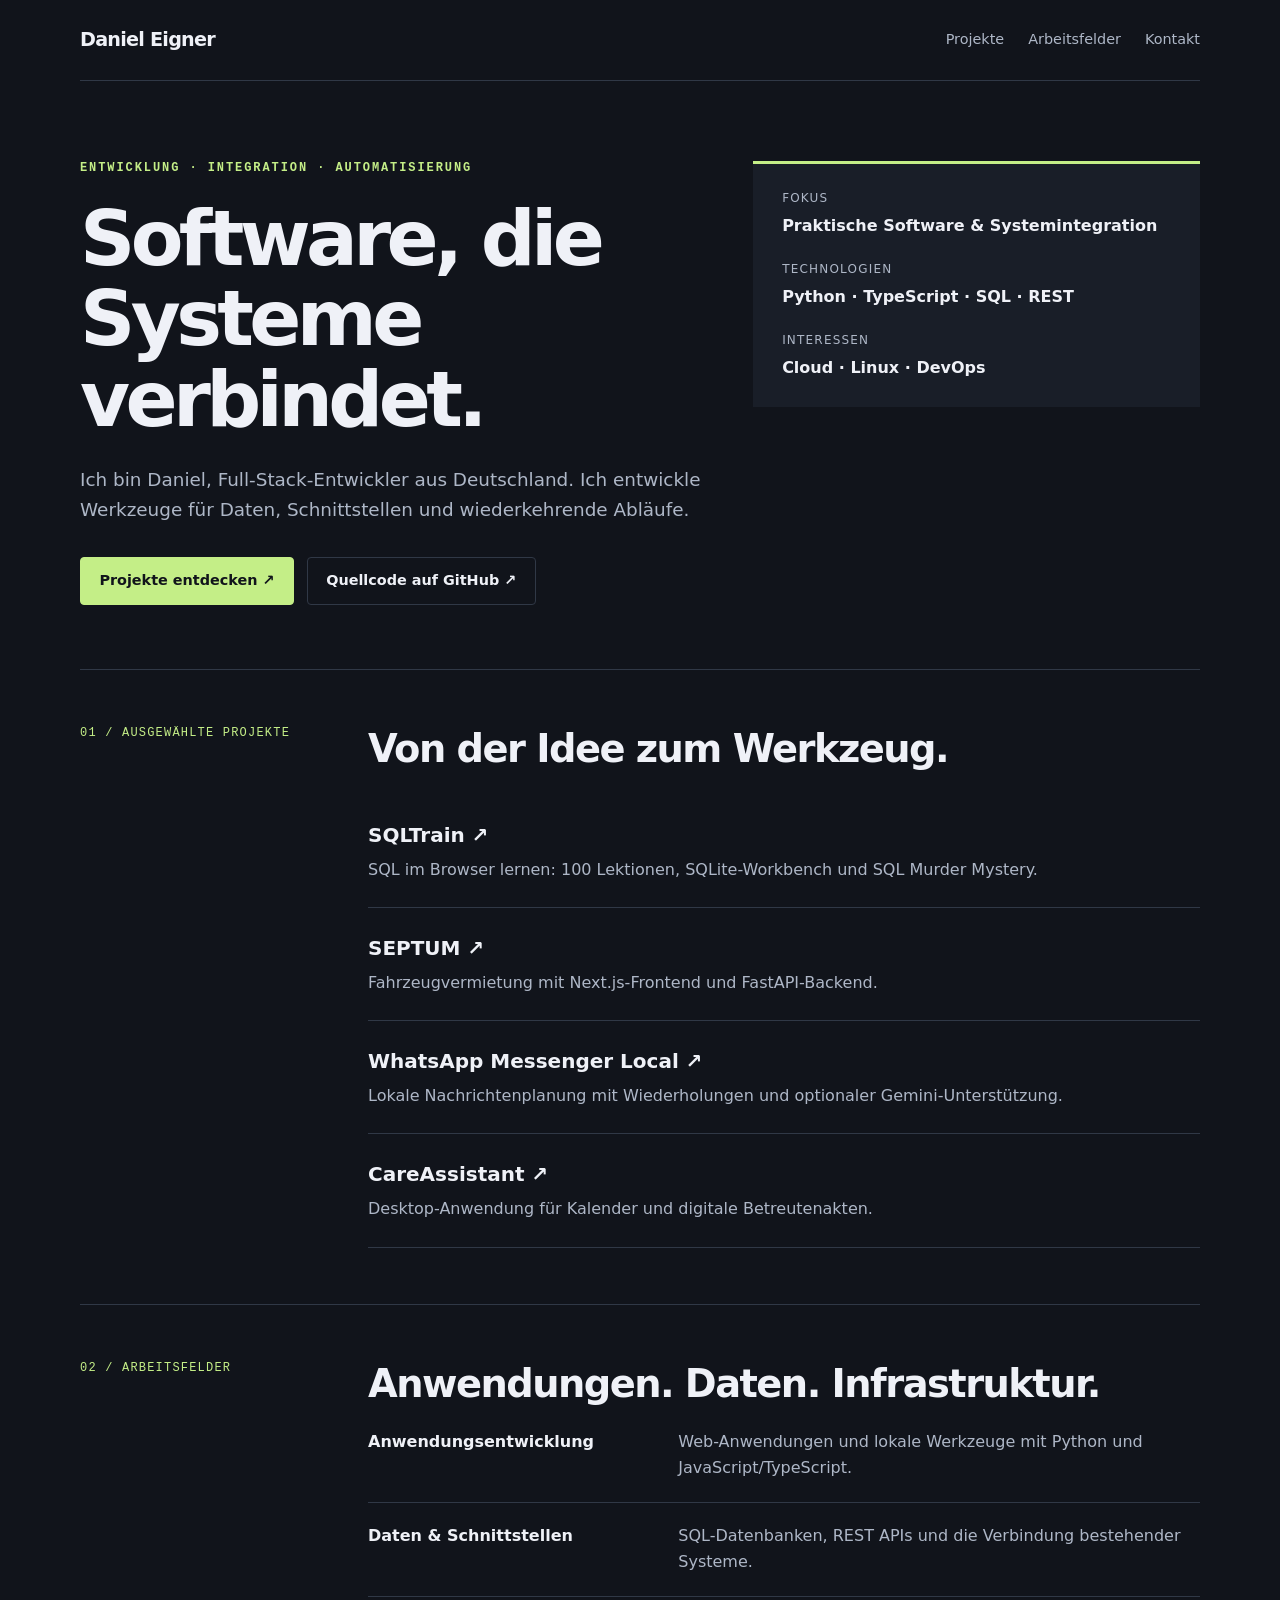
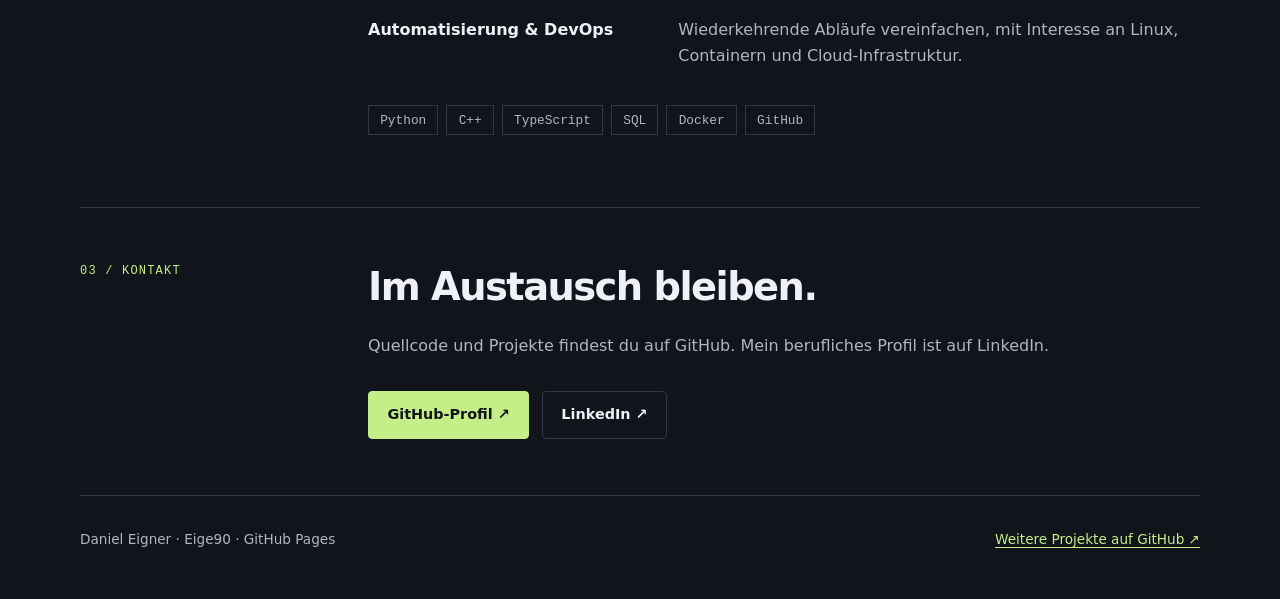
==== docs/index.html @ 8d252352 "Publish project website and local setup guide on GitHub Pages" ====
<!doctype html>
<html lang="de">
<head>
<meta charset="utf-8">
<meta name="viewport" content="width=device-width, initial-scale=1">
<meta name="description" content="Ich bin Daniel, Full-Stack-Entwickler aus Deutschland. Ich entwickle Werkzeuge für Daten, Schnittstellen und wiederkehrende Abläufe.">
<meta name="color-scheme" content="dark">
<meta property="og:title" content="Daniel Eigner">
<meta property="og:description" content="Ich bin Daniel, Full-Stack-Entwickler aus Deutschland. Ich entwickle Werkzeuge für Daten, Schnittstellen und wiederkehrende Abläufe.">
<meta property="og:type" content="website">
<meta property="og:url" content="https://eige90.github.io/Eige90/">
<link rel="canonical" href="https://eige90.github.io/Eige90/">
<link rel="stylesheet" href="site.css">
<title>Daniel Eigner · Projektseite</title>
</head>
<body>
<a class="skip" href="#inhalt">Zum Inhalt springen</a>
<header><a class="brand" href="./">Daniel Eigner</a><nav aria-label="Hauptnavigation"><a href="#projekte">Projekte</a><a href="#arbeitsfelder">Arbeitsfelder</a><a href="#kontakt">Kontakt</a></nav></header>
<main id="inhalt">
<section class="hero" aria-label="Überblick"><div><p class="eyebrow">Entwicklung · Integration · Automatisierung</p><h1>Software, die Systeme verbindet.</h1><p class="intro">Ich bin Daniel, Full-Stack-Entwickler aus Deutschland. Ich entwickle Werkzeuge für Daten, Schnittstellen und wiederkehrende Abläufe.</p><div class="actions"><a class="button primary" href="#projekte">Projekte entdecken ↗</a><a class="button" href="https://github.com/Eige90/Eige90">Quellcode auf GitHub ↗</a></div></div><aside class="facts" aria-label="Projektdaten"><dl><dt>Fokus</dt><dd>Praktische Software & Systemintegration</dd><dt>Technologien</dt><dd>Python · TypeScript · SQL · REST</dd><dt>Interessen</dt><dd>Cloud · Linux · DevOps</dd></dl></aside></section>
<section class="section" id="projekte"><div class="section-label">01 / Ausgewählte Projekte</div><div><h2>Von der Idee zum Werkzeug.</h2><a class="project" href="https://eige90.github.io/SQLtrain/"><strong>SQLTrain ↗</strong><span>SQL im Browser lernen: 100 Lektionen, SQLite-Workbench und SQL Murder Mystery.</span></a><a class="project" href="https://eige90.github.io/Septem/"><strong>SEPTUM ↗</strong><span>Fahrzeugvermietung mit Next.js-Frontend und FastAPI-Backend.</span></a><a class="project" href="https://eige90.github.io/whatsapp-messenger/"><strong>WhatsApp Messenger Local ↗</strong><span>Lokale Nachrichtenplanung mit Wiederholungen und optionaler Gemini-Unterstützung.</span></a><a class="project" href="https://eige90.github.io/CareAssistant/"><strong>CareAssistant ↗</strong><span>Desktop-Anwendung für Kalender und digitale Betreutenakten.</span></a></div></section><section class="section" id="arbeitsfelder"><div class="section-label">02 / Arbeitsfelder</div><div><h2>Anwendungen. Daten. Infrastruktur.</h2><div class="rows"><div class="row"><strong>Anwendungsentwicklung</strong><p>Web-Anwendungen und lokale Werkzeuge mit Python und JavaScript/TypeScript.</p></div><div class="row"><strong>Daten & Schnittstellen</strong><p>SQL-Datenbanken, REST APIs und die Verbindung bestehender Systeme.</p></div><div class="row"><strong>Automatisierung & DevOps</strong><p>Wiederkehrende Abläufe vereinfachen, mit Interesse an Linux, Containern und Cloud-Infrastruktur.</p></div></div><ul class="stack"><li>Python</li><li>C++</li><li>TypeScript</li><li>SQL</li><li>Docker</li><li>GitHub</li></ul></div></section><section class="section" id="kontakt"><div class="section-label">03 / Kontakt</div><div><h2>Im Austausch bleiben.</h2><p>Quellcode und Projekte findest du auf GitHub. Mein berufliches Profil ist auf LinkedIn.</p><div class="actions"><a class="button primary" href="https://github.com/Eige90">GitHub-Profil ↗</a><a class="button" href="https://www.linkedin.com/in/eignerdaniel/">LinkedIn ↗</a></div></div></section>
</main>
<footer><p>Daniel Eigner · Eige90 · GitHub Pages</p><a href="https://github.com/Eige90">Weitere Projekte auf GitHub ↗</a></footer>
</body>
</html>
---- docs/site.css ----
:root{color-scheme:dark;--bg:#11141b;--panel:#191e28;--text:#eff1f7;--muted:#aeb7c7;--line:#303846;--accent:#c4ee87;font-family:Inter,ui-sans-serif,system-ui,-apple-system,BlinkMacSystemFont,"Segoe UI",sans-serif;font-synthesis:none}*{box-sizing:border-box}html{scroll-behavior:smooth;scroll-padding-top:6rem}body{margin:0;background:var(--bg);color:var(--text);line-height:1.65}a{color:var(--accent);text-underline-offset:.25em}a:hover{color:#fff}a:focus-visible{outline:3px solid var(--accent);outline-offset:5px}header,main,footer{width:min(1120px,calc(100% - 3rem));margin:auto}header{display:flex;justify-content:space-between;align-items:center;gap:1rem;padding:1.5rem 0;border-bottom:1px solid var(--line)}.brand{font-weight:750;letter-spacing:-.04em;color:var(--text);text-decoration:none;font-size:1.2rem}nav{display:flex;gap:1.5rem;flex-wrap:wrap}nav a{color:var(--muted);font-size:.9rem;text-decoration:none}.hero{padding:5rem 0 4rem;display:grid;grid-template-columns:minmax(0,1.4fr) minmax(0,1fr);gap:3rem;align-items:start}.eyebrow{text-transform:uppercase;letter-spacing:.16em;color:var(--accent);font:600 .75rem ui-monospace,SFMono-Regular,monospace;margin:0 0 1.5rem}h1{font-size:clamp(2.7rem,6vw,5.3rem);line-height:1.05;letter-spacing:-.06em;margin:0 0 1.5rem;overflow-wrap:anywhere}h2{font-size:clamp(1.7rem,3vw,2.5rem);line-height:1.2;letter-spacing:-.04em;margin:0 0 1.4rem}h3{font-size:1.15rem;margin:.2rem 0 .5rem}.intro{color:var(--muted);font-size:1.15rem;max-width:42rem}.actions{display:flex;flex-wrap:wrap;gap:.8rem;margin-top:2rem}.button{padding:.7rem 1.15rem;border:1px solid var(--line);border-radius:4px;text-decoration:none;font-weight:650;font-size:.9rem;color:var(--text)}.button.primary{background:var(--accent);border-color:var(--accent);color:var(--bg)}.button:hover{border-color:var(--accent)}.facts{padding:1.6rem 1.8rem;background:var(--panel);border-top:3px solid var(--accent)}.facts dl{margin:0}.facts dt{font-size:.75rem;text-transform:uppercase;letter-spacing:.1em;color:var(--muted);margin-top:1.3rem}.facts dt:first-child{margin-top:0}.facts dd{margin:.25rem 0 0;font-weight:600}.note{color:var(--muted);font-size:.9rem;border-left:2px solid var(--accent);padding:.2rem 0 .2rem 1rem;margin-top:1.5rem}.section{padding:3.5rem 0;border-top:1px solid var(--line);display:grid;grid-template-columns:15rem minmax(0,1fr);gap:3rem}.section-label{font:500 .75rem ui-monospace,SFMono-Regular,monospace;color:var(--accent);letter-spacing:.1em;text-transform:uppercase}.section p{color:var(--muted)}.rows{display:grid;gap:0}.row{display:grid;grid-template-columns:minmax(9rem,.8fr) minmax(0,1.5fr);gap:2rem;padding:1.25rem 0;border-top:1px solid var(--line)}.row:first-child{border-top:0;padding-top:0}.row p{margin:0}.row strong{font-weight:650}.project{display:block;color:var(--text);text-decoration:none;padding:1.5rem 0;border-bottom:1px solid var(--line)}.project:first-child{padding-top:0}.project strong{font-size:1.25rem}.project span{display:block;color:var(--muted);margin-top:.3rem}.project:hover strong{color:var(--accent)}pre{max-width:100%;overflow-x:auto;background:#0b0e13;border:1px solid var(--line);border-radius:4px;padding:1.2rem 1.4rem;font-size:.88rem;line-height:1.8;color:#e5eaf4}code{font-family:ui-monospace,SFMono-Regular,Consolas,monospace}p code,li code{color:var(--text);font-size:.9em;overflow-wrap:anywhere}.step{margin:2rem 0}.step:first-child{margin-top:0}.step p{margin:.4rem 0 1rem}.banner{display:block;width:100%;height:auto;border-radius:6px;margin-bottom:2rem}.stack{display:flex;flex-wrap:wrap;gap:.5rem;padding:0;list-style:none}.stack li{font:500 .8rem ui-monospace,SFMono-Regular,monospace;border:1px solid var(--line);padding:.4rem .7rem;color:var(--muted)}footer{border-top:1px solid var(--line);padding:2rem 0 3rem;display:flex;justify-content:space-between;gap:1rem;font-size:.85rem;color:var(--muted)}footer p{margin:0}.skip{position:absolute;left:1rem;top:-5rem;padding:.6rem 1rem;background:var(--bg)}.skip:focus{top:1rem}::selection{background:var(--accent);color:var(--bg)}@media(max-width:760px){header,main,footer{width:calc(100% - 2rem)}header{align-items:flex-start;flex-direction:column}nav{gap:1rem}.hero{grid-template-columns:1fr;padding:3rem 0;gap:2rem}.section{grid-template-columns:1fr;gap:1rem;padding:2.5rem 0}.row{grid-template-columns:1fr;gap:.4rem}footer{flex-direction:column}h1{font-size:clamp(2.4rem,10vw,4rem)}}@media(prefers-reduced-motion:reduce){html{scroll-behavior:auto}}
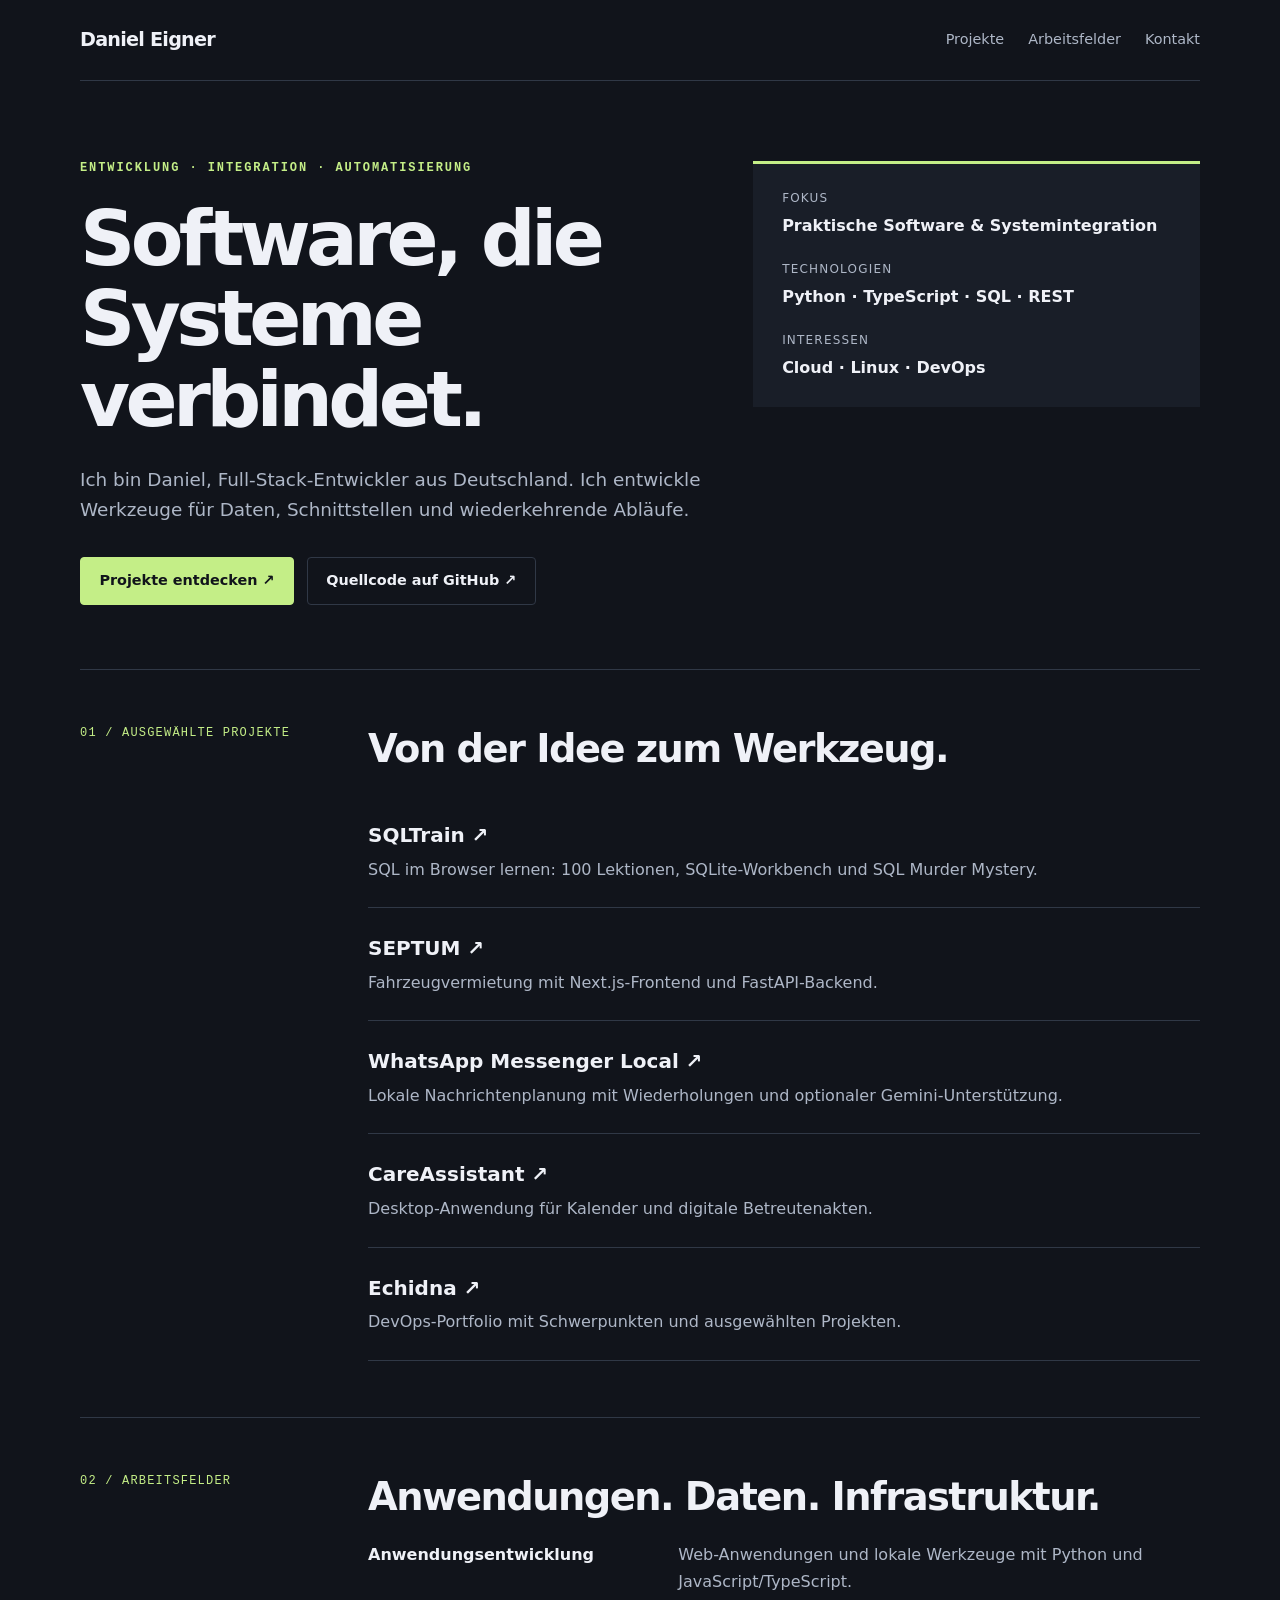
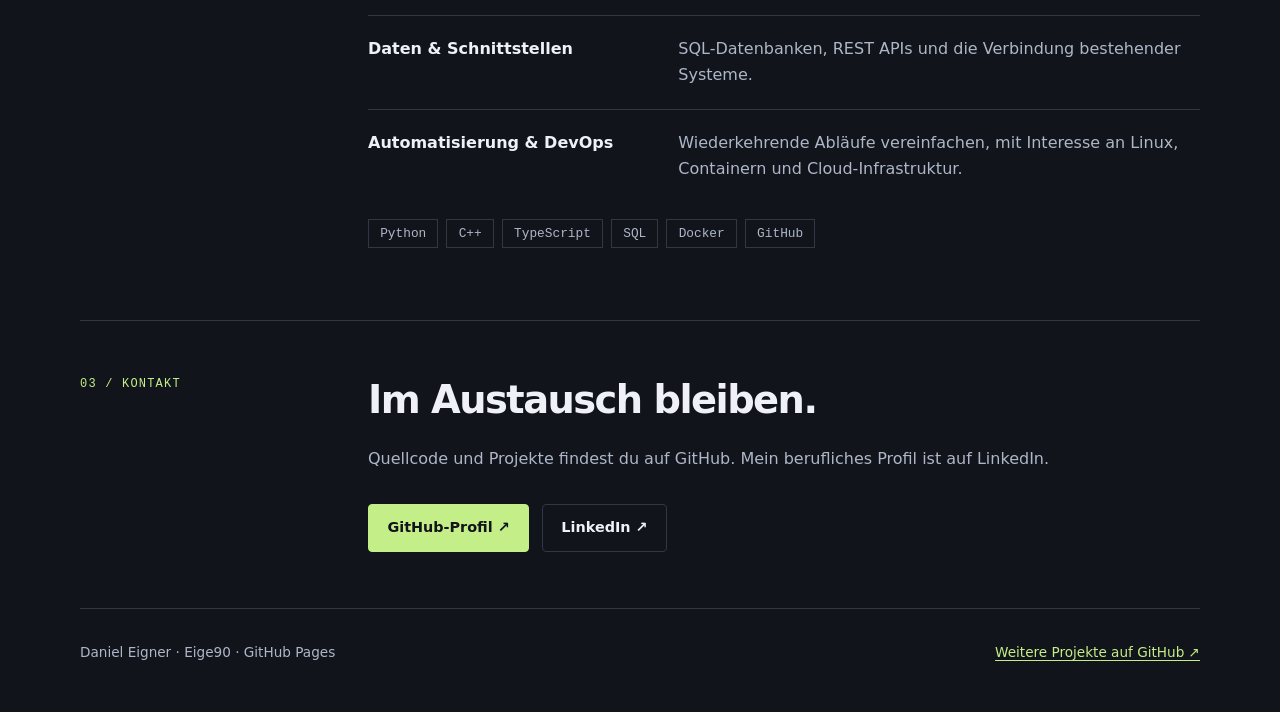
==== commit 301346eb: "Publish Echidna portfolio through the public project website" ====
--- a/docs/index.html
+++ b/docs/index.html
@@ -18,7 +18,7 @@
 <header><a class="brand" href="./">Daniel Eigner</a><nav aria-label="Hauptnavigation"><a href="#projekte">Projekte</a><a href="#arbeitsfelder">Arbeitsfelder</a><a href="#kontakt">Kontakt</a></nav></header>
 <main id="inhalt">
 <section class="hero" aria-label="Überblick"><div><p class="eyebrow">Entwicklung · Integration · Automatisierung</p><h1>Software, die Systeme verbindet.</h1><p class="intro">Ich bin Daniel, Full-Stack-Entwickler aus Deutschland. Ich entwickle Werkzeuge für Daten, Schnittstellen und wiederkehrende Abläufe.</p><div class="actions"><a class="button primary" href="#projekte">Projekte entdecken ↗</a><a class="button" href="https://github.com/Eige90/Eige90">Quellcode auf GitHub ↗</a></div></div><aside class="facts" aria-label="Projektdaten"><dl><dt>Fokus</dt><dd>Praktische Software & Systemintegration</dd><dt>Technologien</dt><dd>Python · TypeScript · SQL · REST</dd><dt>Interessen</dt><dd>Cloud · Linux · DevOps</dd></dl></aside></section>
-<section class="section" id="projekte"><div class="section-label">01 / Ausgewählte Projekte</div><div><h2>Von der Idee zum Werkzeug.</h2><a class="project" href="https://eige90.github.io/SQLtrain/"><strong>SQLTrain ↗</strong><span>SQL im Browser lernen: 100 Lektionen, SQLite-Workbench und SQL Murder Mystery.</span></a><a class="project" href="https://eige90.github.io/Septem/"><strong>SEPTUM ↗</strong><span>Fahrzeugvermietung mit Next.js-Frontend und FastAPI-Backend.</span></a><a class="project" href="https://eige90.github.io/whatsapp-messenger/"><strong>WhatsApp Messenger Local ↗</strong><span>Lokale Nachrichtenplanung mit Wiederholungen und optionaler Gemini-Unterstützung.</span></a><a class="project" href="https://eige90.github.io/CareAssistant/"><strong>CareAssistant ↗</strong><span>Desktop-Anwendung für Kalender und digitale Betreutenakten.</span></a></div></section><section class="section" id="arbeitsfelder"><div class="section-label">02 / Arbeitsfelder</div><div><h2>Anwendungen. Daten. Infrastruktur.</h2><div class="rows"><div class="row"><strong>Anwendungsentwicklung</strong><p>Web-Anwendungen und lokale Werkzeuge mit Python und JavaScript/TypeScript.</p></div><div class="row"><strong>Daten & Schnittstellen</strong><p>SQL-Datenbanken, REST APIs und die Verbindung bestehender Systeme.</p></div><div class="row"><strong>Automatisierung & DevOps</strong><p>Wiederkehrende Abläufe vereinfachen, mit Interesse an Linux, Containern und Cloud-Infrastruktur.</p></div></div><ul class="stack"><li>Python</li><li>C++</li><li>TypeScript</li><li>SQL</li><li>Docker</li><li>GitHub</li></ul></div></section><section class="section" id="kontakt"><div class="section-label">03 / Kontakt</div><div><h2>Im Austausch bleiben.</h2><p>Quellcode und Projekte findest du auf GitHub. Mein berufliches Profil ist auf LinkedIn.</p><div class="actions"><a class="button primary" href="https://github.com/Eige90">GitHub-Profil ↗</a><a class="button" href="https://www.linkedin.com/in/eignerdaniel/">LinkedIn ↗</a></div></div></section>
+<section class="section" id="projekte"><div class="section-label">01 / Ausgewählte Projekte</div><div><h2>Von der Idee zum Werkzeug.</h2><a class="project" href="https://eige90.github.io/SQLtrain/"><strong>SQLTrain ↗</strong><span>SQL im Browser lernen: 100 Lektionen, SQLite-Workbench und SQL Murder Mystery.</span></a><a class="project" href="https://eige90.github.io/Septem/"><strong>SEPTUM ↗</strong><span>Fahrzeugvermietung mit Next.js-Frontend und FastAPI-Backend.</span></a><a class="project" href="https://eige90.github.io/whatsapp-messenger/"><strong>WhatsApp Messenger Local ↗</strong><span>Lokale Nachrichtenplanung mit Wiederholungen und optionaler Gemini-Unterstützung.</span></a><a class="project" href="https://eige90.github.io/CareAssistant/"><strong>CareAssistant ↗</strong><span>Desktop-Anwendung für Kalender und digitale Betreutenakten.</span></a><a class="project" href="echidna/"><strong>Echidna ↗</strong><span>DevOps-Portfolio mit Schwerpunkten und ausgewählten Projekten.</span></a></div></section><section class="section" id="arbeitsfelder"><div class="section-label">02 / Arbeitsfelder</div><div><h2>Anwendungen. Daten. Infrastruktur.</h2><div class="rows"><div class="row"><strong>Anwendungsentwicklung</strong><p>Web-Anwendungen und lokale Werkzeuge mit Python und JavaScript/TypeScript.</p></div><div class="row"><strong>Daten & Schnittstellen</strong><p>SQL-Datenbanken, REST APIs und die Verbindung bestehender Systeme.</p></div><div class="row"><strong>Automatisierung & DevOps</strong><p>Wiederkehrende Abläufe vereinfachen, mit Interesse an Linux, Containern und Cloud-Infrastruktur.</p></div></div><ul class="stack"><li>Python</li><li>C++</li><li>TypeScript</li><li>SQL</li><li>Docker</li><li>GitHub</li></ul></div></section><section class="section" id="kontakt"><div class="section-label">03 / Kontakt</div><div><h2>Im Austausch bleiben.</h2><p>Quellcode und Projekte findest du auf GitHub. Mein berufliches Profil ist auf LinkedIn.</p><div class="actions"><a class="button primary" href="https://github.com/Eige90">GitHub-Profil ↗</a><a class="button" href="https://www.linkedin.com/in/eignerdaniel/">LinkedIn ↗</a></div></div></section>
 </main>
 <footer><p>Daniel Eigner · Eige90 · GitHub Pages</p><a href="https://github.com/Eige90">Weitere Projekte auf GitHub ↗</a></footer>
 </body>
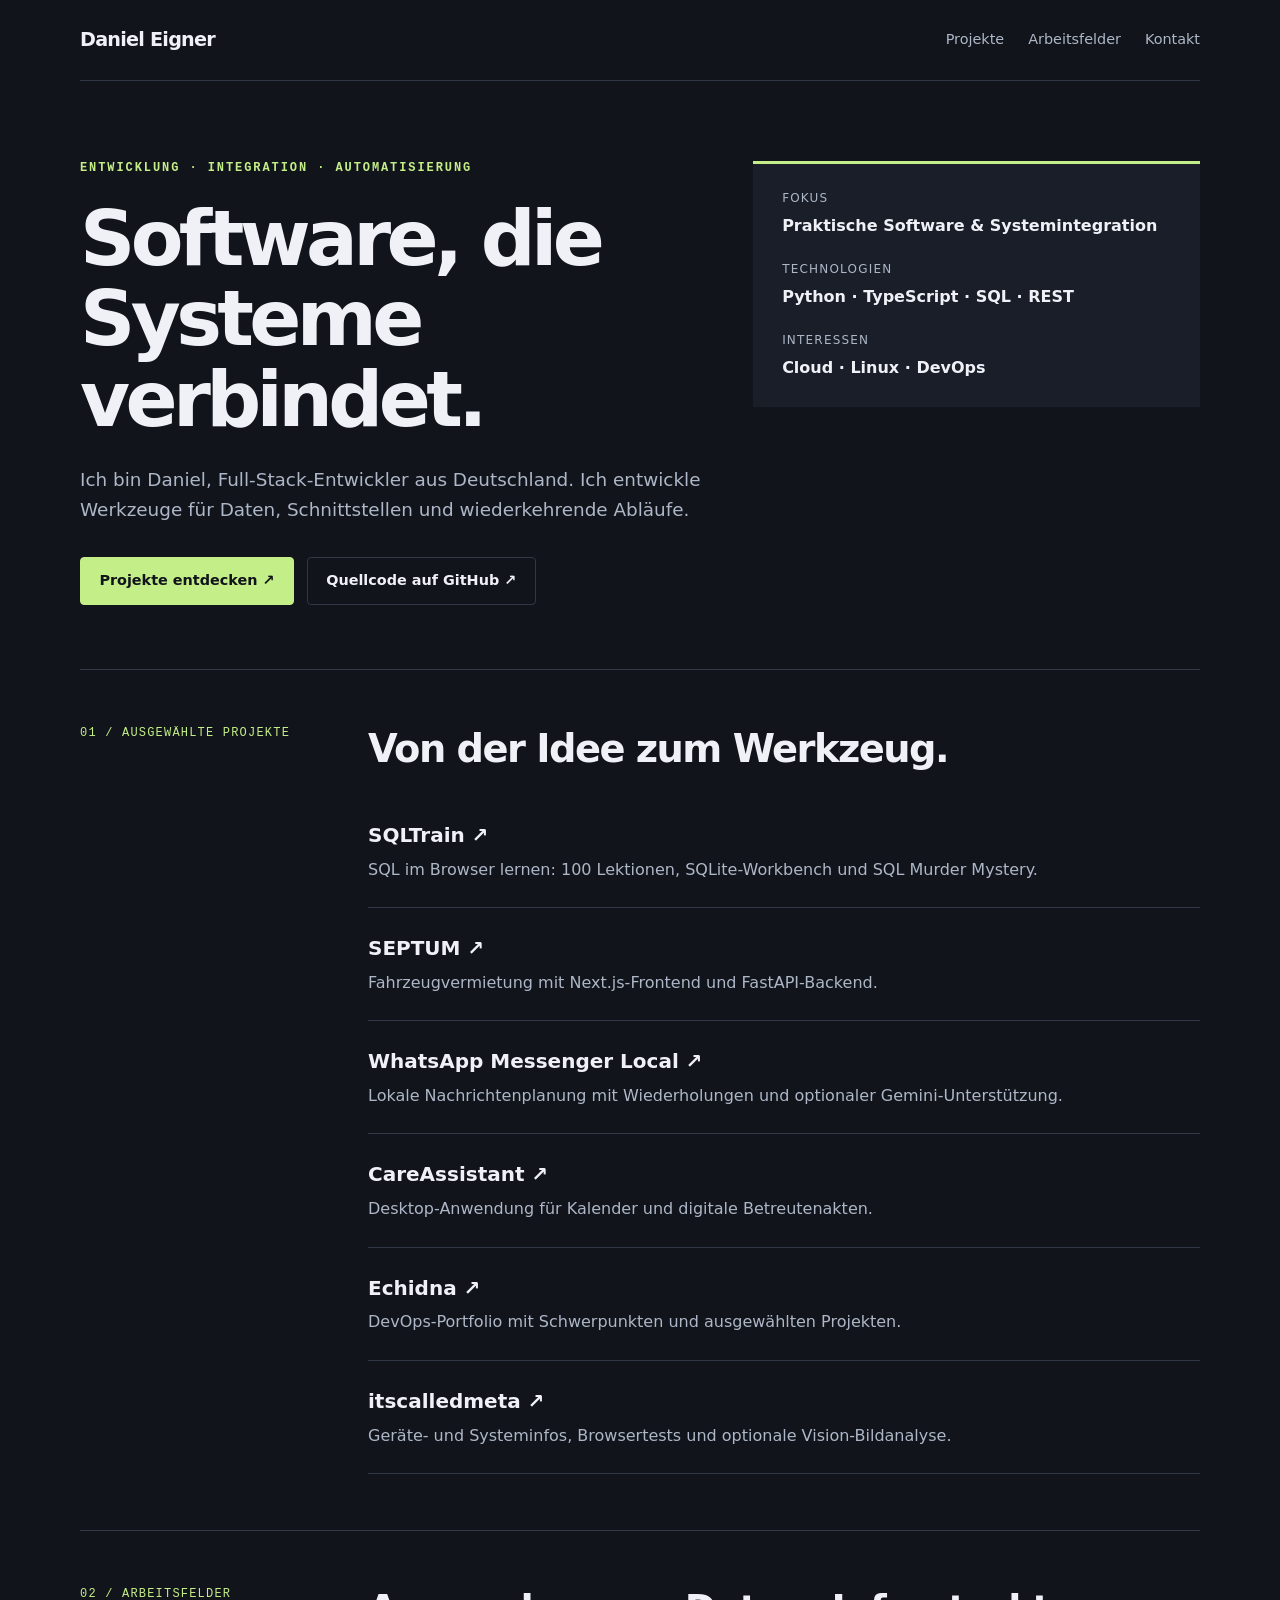
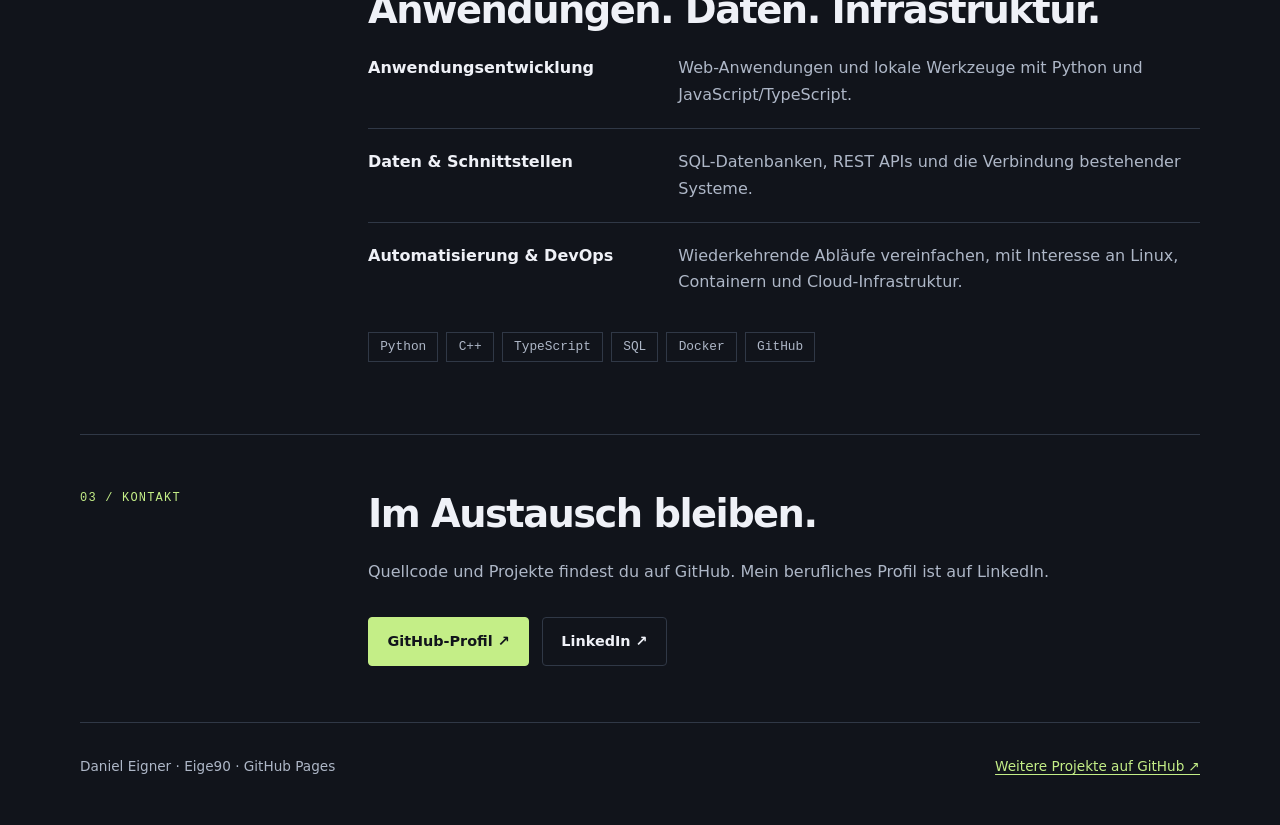
==== commit 13ee2400: "Publish the existing Metadata Webapp frontend on GitHub Pages" ====
--- a/docs/index.html
+++ b/docs/index.html
@@ -18,7 +18,7 @@
 <header><a class="brand" href="./">Daniel Eigner</a><nav aria-label="Hauptnavigation"><a href="#projekte">Projekte</a><a href="#arbeitsfelder">Arbeitsfelder</a><a href="#kontakt">Kontakt</a></nav></header>
 <main id="inhalt">
 <section class="hero" aria-label="Überblick"><div><p class="eyebrow">Entwicklung · Integration · Automatisierung</p><h1>Software, die Systeme verbindet.</h1><p class="intro">Ich bin Daniel, Full-Stack-Entwickler aus Deutschland. Ich entwickle Werkzeuge für Daten, Schnittstellen und wiederkehrende Abläufe.</p><div class="actions"><a class="button primary" href="#projekte">Projekte entdecken ↗</a><a class="button" href="https://github.com/Eige90/Eige90">Quellcode auf GitHub ↗</a></div></div><aside class="facts" aria-label="Projektdaten"><dl><dt>Fokus</dt><dd>Praktische Software & Systemintegration</dd><dt>Technologien</dt><dd>Python · TypeScript · SQL · REST</dd><dt>Interessen</dt><dd>Cloud · Linux · DevOps</dd></dl></aside></section>
-<section class="section" id="projekte"><div class="section-label">01 / Ausgewählte Projekte</div><div><h2>Von der Idee zum Werkzeug.</h2><a class="project" href="https://eige90.github.io/SQLtrain/"><strong>SQLTrain ↗</strong><span>SQL im Browser lernen: 100 Lektionen, SQLite-Workbench und SQL Murder Mystery.</span></a><a class="project" href="https://eige90.github.io/Septem/"><strong>SEPTUM ↗</strong><span>Fahrzeugvermietung mit Next.js-Frontend und FastAPI-Backend.</span></a><a class="project" href="https://eige90.github.io/whatsapp-messenger/"><strong>WhatsApp Messenger Local ↗</strong><span>Lokale Nachrichtenplanung mit Wiederholungen und optionaler Gemini-Unterstützung.</span></a><a class="project" href="https://eige90.github.io/CareAssistant/"><strong>CareAssistant ↗</strong><span>Desktop-Anwendung für Kalender und digitale Betreutenakten.</span></a><a class="project" href="echidna/"><strong>Echidna ↗</strong><span>DevOps-Portfolio mit Schwerpunkten und ausgewählten Projekten.</span></a></div></section><section class="section" id="arbeitsfelder"><div class="section-label">02 / Arbeitsfelder</div><div><h2>Anwendungen. Daten. Infrastruktur.</h2><div class="rows"><div class="row"><strong>Anwendungsentwicklung</strong><p>Web-Anwendungen und lokale Werkzeuge mit Python und JavaScript/TypeScript.</p></div><div class="row"><strong>Daten & Schnittstellen</strong><p>SQL-Datenbanken, REST APIs und die Verbindung bestehender Systeme.</p></div><div class="row"><strong>Automatisierung & DevOps</strong><p>Wiederkehrende Abläufe vereinfachen, mit Interesse an Linux, Containern und Cloud-Infrastruktur.</p></div></div><ul class="stack"><li>Python</li><li>C++</li><li>TypeScript</li><li>SQL</li><li>Docker</li><li>GitHub</li></ul></div></section><section class="section" id="kontakt"><div class="section-label">03 / Kontakt</div><div><h2>Im Austausch bleiben.</h2><p>Quellcode und Projekte findest du auf GitHub. Mein berufliches Profil ist auf LinkedIn.</p><div class="actions"><a class="button primary" href="https://github.com/Eige90">GitHub-Profil ↗</a><a class="button" href="https://www.linkedin.com/in/eignerdaniel/">LinkedIn ↗</a></div></div></section>
+<section class="section" id="projekte"><div class="section-label">01 / Ausgewählte Projekte</div><div><h2>Von der Idee zum Werkzeug.</h2><a class="project" href="https://eige90.github.io/SQLtrain/"><strong>SQLTrain ↗</strong><span>SQL im Browser lernen: 100 Lektionen, SQLite-Workbench und SQL Murder Mystery.</span></a><a class="project" href="https://eige90.github.io/Septem/"><strong>SEPTUM ↗</strong><span>Fahrzeugvermietung mit Next.js-Frontend und FastAPI-Backend.</span></a><a class="project" href="https://eige90.github.io/whatsapp-messenger/"><strong>WhatsApp Messenger Local ↗</strong><span>Lokale Nachrichtenplanung mit Wiederholungen und optionaler Gemini-Unterstützung.</span></a><a class="project" href="https://eige90.github.io/CareAssistant/"><strong>CareAssistant ↗</strong><span>Desktop-Anwendung für Kalender und digitale Betreutenakten.</span></a><a class="project" href="echidna/"><strong>Echidna ↗</strong><span>DevOps-Portfolio mit Schwerpunkten und ausgewählten Projekten.</span></a><a class="project" href="itscalledmeta/"><strong>itscalledmeta ↗</strong><span>Geräte- und Systeminfos, Browsertests und optionale Vision-Bildanalyse.</span></a></div></section><section class="section" id="arbeitsfelder"><div class="section-label">02 / Arbeitsfelder</div><div><h2>Anwendungen. Daten. Infrastruktur.</h2><div class="rows"><div class="row"><strong>Anwendungsentwicklung</strong><p>Web-Anwendungen und lokale Werkzeuge mit Python und JavaScript/TypeScript.</p></div><div class="row"><strong>Daten & Schnittstellen</strong><p>SQL-Datenbanken, REST APIs und die Verbindung bestehender Systeme.</p></div><div class="row"><strong>Automatisierung & DevOps</strong><p>Wiederkehrende Abläufe vereinfachen, mit Interesse an Linux, Containern und Cloud-Infrastruktur.</p></div></div><ul class="stack"><li>Python</li><li>C++</li><li>TypeScript</li><li>SQL</li><li>Docker</li><li>GitHub</li></ul></div></section><section class="section" id="kontakt"><div class="section-label">03 / Kontakt</div><div><h2>Im Austausch bleiben.</h2><p>Quellcode und Projekte findest du auf GitHub. Mein berufliches Profil ist auf LinkedIn.</p><div class="actions"><a class="button primary" href="https://github.com/Eige90">GitHub-Profil ↗</a><a class="button" href="https://www.linkedin.com/in/eignerdaniel/">LinkedIn ↗</a></div></div></section>
 </main>
 <footer><p>Daniel Eigner · Eige90 · GitHub Pages</p><a href="https://github.com/Eige90">Weitere Projekte auf GitHub ↗</a></footer>
 </body>
